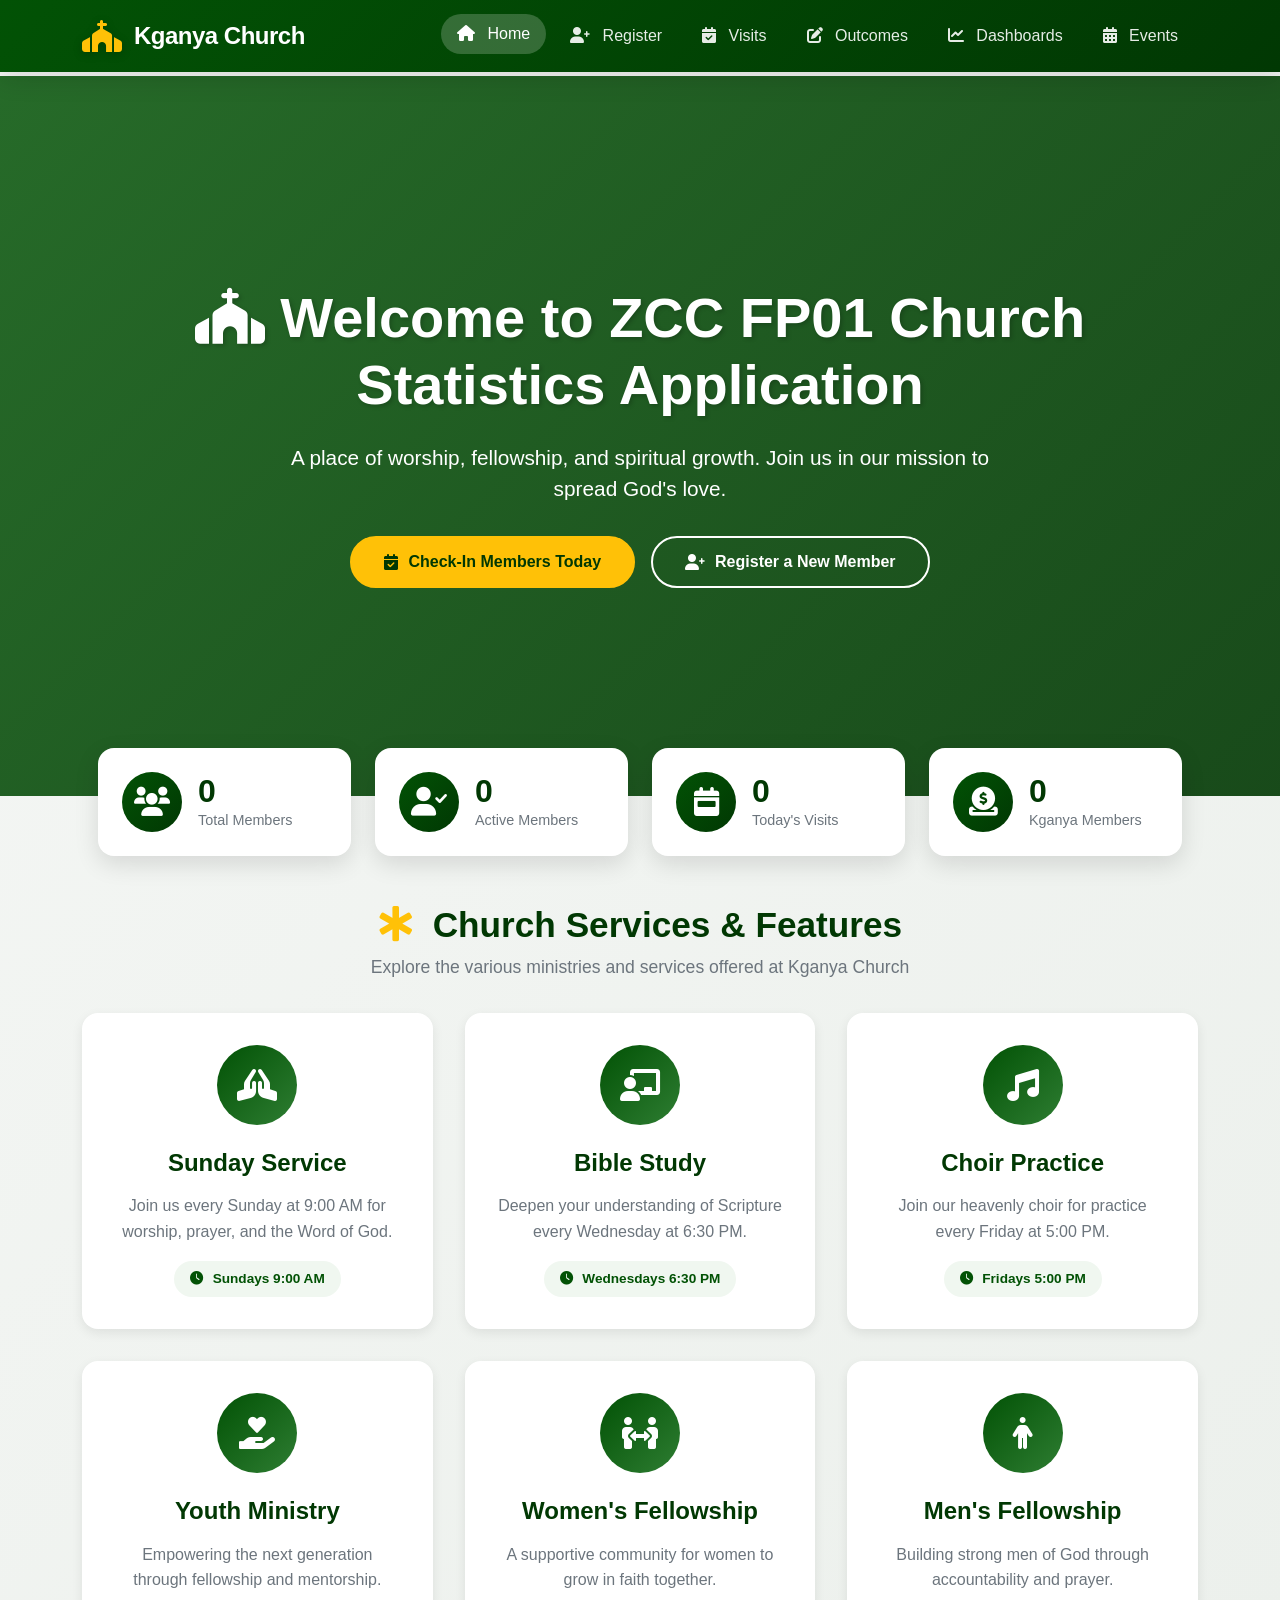
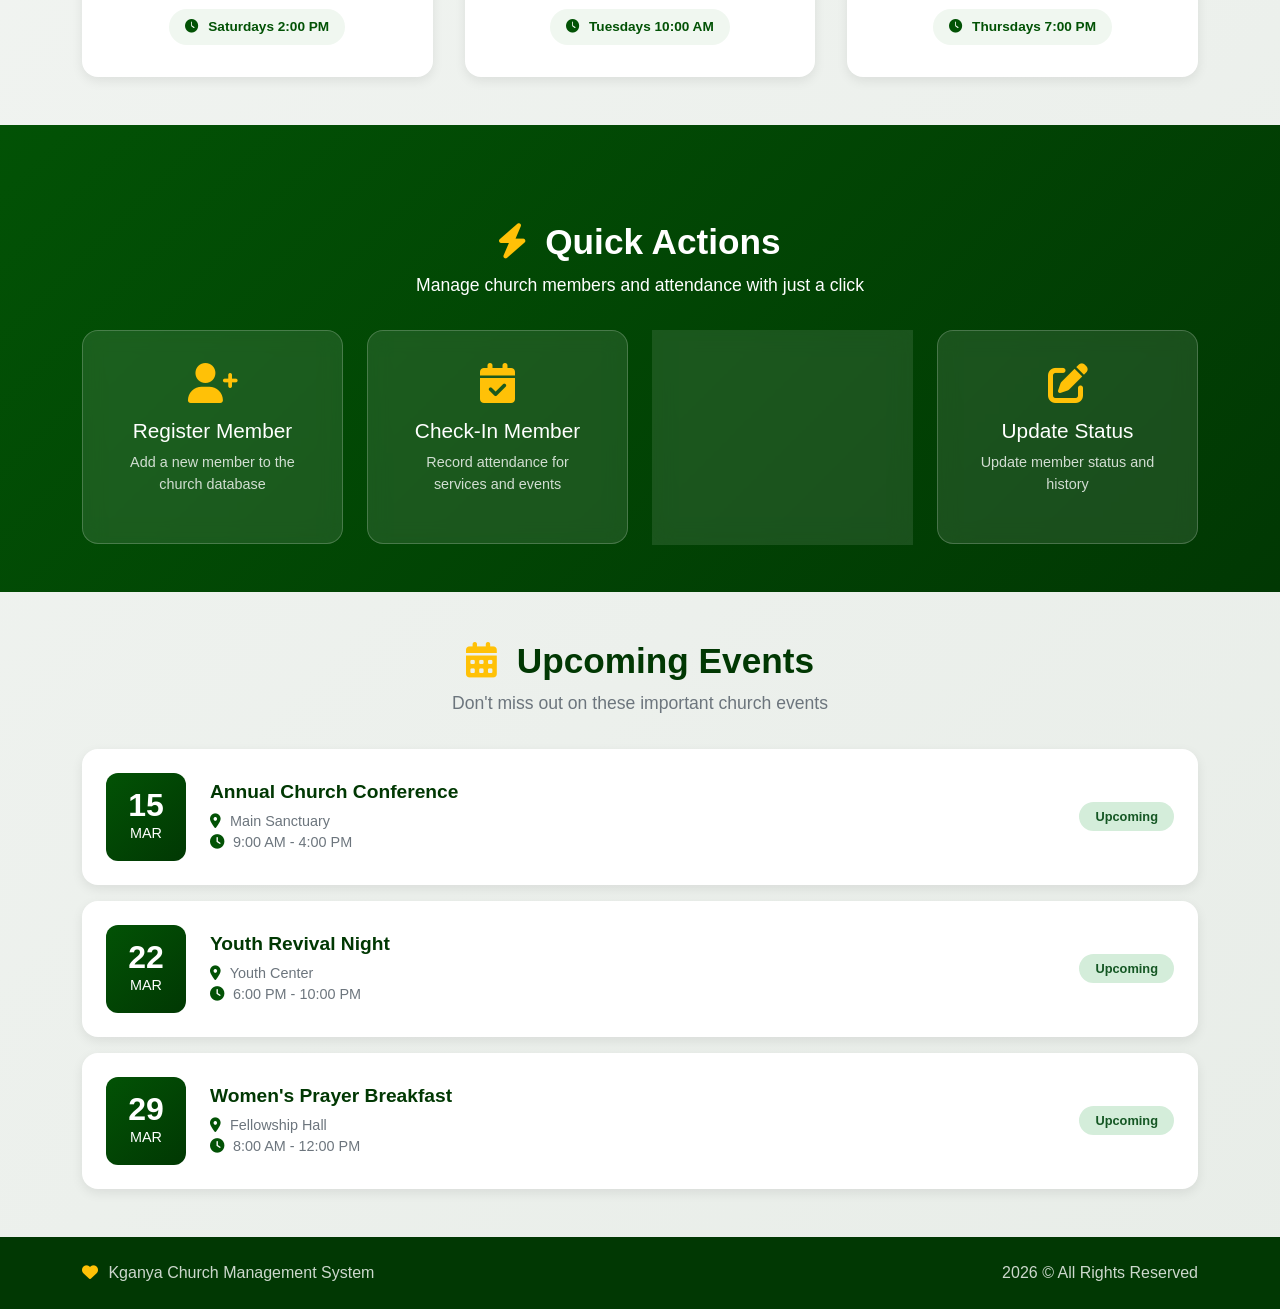
==== index.html @ a3de062b "Add files via upload" ====
<!DOCTYPE html>
<html lang="en">
<head>
    <meta charset="UTF-8">
    <meta name="viewport" content="width=device-width, initial-scale=1.0, user-scalable=yes">
    <title>Kganya Church | Home - Welcome to MyKganya Portal</title>
    
    <!-- Bootstrap 5 CSS -->
    <link href="https://cdn.jsdelivr.net/npm/bootstrap@5.3.0-alpha1/dist/css/bootstrap.min.css" rel="stylesheet">
    <!-- Font Awesome Icons -->
    <link rel="stylesheet" href="https://cdnjs.cloudflare.com/ajax/libs/font-awesome/6.0.0-beta3/css/all.min.css">
    <!-- AOS Animation Library -->
    <link href="https://unpkg.com/aos@2.3.1/dist/aos.css" rel="stylesheet">
    <!-- Custom CSS -->
    <link rel="stylesheet" href="css/home-page.css">
</head>
<body>

    <!-- Navigation Bar -->
    <nav class="navbar navbar-expand-lg fixed-top">
        <div class="container">
            <a class="navbar-brand" href="index.html">
                <div class="logo-wrapper">
                    <i class="fas fa-church"></i>
                    <span class="brand-text">Kganya Church</span>
                </div>
            </a>
            <button class="navbar-toggler" type="button" data-bs-toggle="collapse" data-bs-target="#navbarMain">
                <span class="navbar-toggler-icon"></span>
            </button>
            <div class="collapse navbar-collapse" id="navbarMain">
                <ul class="navbar-nav ms-auto mb-2 mb-lg-0">
                    <li class="nav-item"><a class="nav-link active" href="index.html"><i class="fas fa-home"></i> Home</a></li>
                    <li class="nav-item"><a class="nav-link" href="pages/register.html"><i class="fas fa-user-plus"></i> Register</a></li>
                    <li class="nav-item"><a class="nav-link" href="pages/visit.html"><i class="fas fa-calendar-check"></i> Visits</a></li>
                    <li class="nav-item"><a class="nav-link" href="pages/update.html"><i class="fas fa-edit"></i> Outcomes</a></li>
                    <li class="nav-item"><a class="nav-link" href="pages/dashboard.html"><i class="fas fa-chart-line"></i> Dashboards</a></li> 
                    <li class="nav-item"><a class="nav-link" href="pages/events.html"><i class="fas fa-calendar-alt"></i> Events</a></li>                      
                </ul>
            </div>
        </div>
    </nav>

    <!-- Hero Section with Background Image -->
    <div class="hero-section" id="homeHero">
        <div class="hero-overlay"></div>
        <div class="container hero-content">
            <div class="hero-text" data-aos="fade-up">
                <h1 class="animate-title">
                    <i class="fas fa-church"></i> Welcome to ZCC FP01 Church Statistics Application
                </h1>
                <p class="animate-subtitle">A place of worship, fellowship, and spiritual growth. Join us in our mission to spread God's love.</p>
                <div class="hero-buttons">
                    <a href="pages/visit.html" class="btn-hero-primary">
                        <i class="fas fa-calendar-check"></i> Check-In Members Today
                    </a>
                    <a href="pages/register.html" class="btn-hero-secondary">
                        <i class="fas fa-user-plus"></i> Register a New Member
                    </a>
                </div>
            </div>
        </div>
    </div>

    <!-- Statistics Section -->
    <div class="container">
        <div class="stats-section" data-aos="fade-up">
            <div class="stat-card-flashing" id="statTotal">
                <div class="stat-icon">
                    <i class="fas fa-users"></i>
                </div>
                <div class="stat-details">
                    <h3 class="stat-number" id="totalMembers">0</h3>
                    <p class="stat-label">Total Members</p>
                </div>
            </div>
            <div class="stat-card-flashing" id="statActive">
                <div class="stat-icon">
                    <i class="fas fa-user-check"></i>
                </div>
                <div class="stat-details">
                    <h3 class="stat-number" id="activeMembers">0</h3>
                    <p class="stat-label">Active Members</p>
                </div>
            </div>
            <div class="stat-card-flashing" id="statVisits">
                <div class="stat-icon">
                    <i class="fas fa-calendar-week"></i>
                </div>
                <div class="stat-details">
                    <h3 class="stat-number" id="todayVisits">0</h3>
                    <p class="stat-label">Today's Visits</p>
                </div>
            </div>
            <div class="stat-card-flashing" id="statKganya">
                <div class="stat-icon">
                    <i class="fas fa-donate"></i>
                </div>
                <div class="stat-details">
                    <h3 class="stat-number" id="kganyaMembers">0</h3>
                    <p class="stat-label">Kganya Members</p>
                </div>
            </div>
        </div>
    </div>

    <!-- Feature Cards Section -->
    <div class="container">
        <div class="section-header" data-aos="fade-up">
            <h2><i class="fas fa-star-of-life"></i> Church Services & Features</h2>
            <p>Explore the various ministries and services offered at Kganya Church</p>
        </div>
        
        <div class="features-grid">
            <div class="feature-card flashing-card" data-aos="fade-up" data-aos-delay="100">
                <div class="card-icon">
                    <i class="fas fa-praying-hands"></i>
                </div>
                <h3>Sunday Service</h3>
                <p>Join us every Sunday at 9:00 AM for worship, prayer, and the Word of God.</p>
                <div class="card-time">
                    <i class="fas fa-clock"></i> Sundays 9:00 AM
                </div>
            </div>

            <div class="feature-card flashing-card" data-aos="fade-up" data-aos-delay="200">
                <div class="card-icon">
                    <i class="fas fa-chalkboard-user"></i>
                </div>
                <h3>Bible Study</h3>
                <p>Deepen your understanding of Scripture every Wednesday at 6:30 PM.</p>
                <div class="card-time">
                    <i class="fas fa-clock"></i> Wednesdays 6:30 PM
                </div>
            </div>

            <div class="feature-card flashing-card" data-aos="fade-up" data-aos-delay="300">
                <div class="card-icon">
                    <i class="fas fa-music"></i>
                </div>
                <h3>Choir Practice</h3>
                <p>Join our heavenly choir for practice every Friday at 5:00 PM.</p>
                <div class="card-time">
                    <i class="fas fa-clock"></i> Fridays 5:00 PM
                </div>
            </div>

            <div class="feature-card flashing-card" data-aos="fade-up" data-aos-delay="400">
                <div class="card-icon">
                    <i class="fas fa-hand-holding-heart"></i>
                </div>
                <h3>Youth Ministry</h3>
                <p>Empowering the next generation through fellowship and mentorship.</p>
                <div class="card-time">
                    <i class="fas fa-clock"></i> Saturdays 2:00 PM
                </div>
            </div>

            <div class="feature-card flashing-card" data-aos="fade-up" data-aos-delay="500">
                <div class="card-icon">
                    <i class="fas fa-people-arrows"></i>
                </div>
                <h3>Women's Fellowship</h3>
                <p>A supportive community for women to grow in faith together.</p>
                <div class="card-time">
                    <i class="fas fa-clock"></i> Tuesdays 10:00 AM
                </div>
            </div>

            <div class="feature-card flashing-card" data-aos="fade-up" data-aos-delay="600">
                <div class="card-icon">
                    <i class="fas fa-male"></i>
                </div>
                <h3>Men's Fellowship</h3>
                <p>Building strong men of God through accountability and prayer.</p>
                <div class="card-time">
                    <i class="fas fa-clock"></i> Thursdays 7:00 PM
                </div>
            </div>
        </div>
    </div>

    <!-- Quick Actions Section -->
    <div class="quick-actions">
        <div class="container">
            <div class="section-header" data-aos="fade-up">
                <h2><i class="fas fa-bolt"></i> Quick Actions</h2>
                <p>Manage church members and attendance with just a click</p>
            </div>
            <div class="actions-grid">
                <a href="pages/register.html" class="action-card" data-aos="zoom-in" data-aos-delay="100">
                    <i class="fas fa-user-plus"></i>
                    <h4>Register Member</h4>
                    <p>Add a new member to the church database</p>
                </a>
                <a href="pages/visit.html" class="action-card" data-aos="zoom-in" data-aos-delay="200">
                    <i class="fas fa-calendar-check"></i>
                    <h4>Check-In Member</h4>
                    <p>Record attendance for services and events</p>
                </a>
                <a href="pages/search.html" class="action-card" data-aos="zoom-in" data-aos-delay="300">
                    <i class="fas fa-search"></i>
                    <h4>Search Members</h4>
                    <p>Find and manage member information</p>
                </a>
                <a href="pages/update.html" class="action-card" data-aos="zoom-in" data-aos-delay="400">
                    <i class="fas fa-edit"></i>
                    <h4>Update Status</h4>
                    <p>Update member status and history</p>
                </a>
            </div>
        </div>
    </div>

    <!-- Upcoming Events Section -->
    <div class="container">
        <div class="section-header" data-aos="fade-up">
            <h2><i class="fas fa-calendar-alt"></i> Upcoming Events</h2>
            <p>Don't miss out on these important church events</p>
        </div>
        <div class="events-grid">
            <div class="event-card" data-aos="fade-right">
                <div class="event-date">
                    <span class="event-day">15</span>
                    <span class="event-month">MAR</span>
                </div>
                <div class="event-details">
                    <h4>Annual Church Conference</h4>
                    <p><i class="fas fa-map-marker-alt"></i> Main Sanctuary</p>
                    <p><i class="fas fa-clock"></i> 9:00 AM - 4:00 PM</p>
                </div>
                <div class="event-status">Upcoming</div>
            </div>
            <div class="event-card" data-aos="fade-left">
                <div class="event-date">
                    <span class="event-day">22</span>
                    <span class="event-month">MAR</span>
                </div>
                <div class="event-details">
                    <h4>Youth Revival Night</h4>
                    <p><i class="fas fa-map-marker-alt"></i> Youth Center</p>
                    <p><i class="fas fa-clock"></i> 6:00 PM - 10:00 PM</p>
                </div>
                <div class="event-status">Upcoming</div>
            </div>
            <div class="event-card" data-aos="fade-right">
                <div class="event-date">
                    <span class="event-day">29</span>
                    <span class="event-month">MAR</span>
                </div>
                <div class="event-details">
                    <h4>Women's Prayer Breakfast</h4>
                    <p><i class="fas fa-map-marker-alt"></i> Fellowship Hall</p>
                    <p><i class="fas fa-clock"></i> 8:00 AM - 12:00 PM</p>
                </div>
                <div class="event-status">Upcoming</div>
            </div>
        </div>
    </div>

    <!-- Footer -->
    <footer>
        <div class="container">
            <div class="footer-content">
                <div class="footer-section">
                    <i class="fas fa-heart"></i> Kganya Church Management System
                </div>
                <div class="footer-section">
                    <span id="currentYear"></span> &copy; All Rights Reserved
                </div>
            </div>
        </div>
    </footer>

    <!-- Scripts -->
    <script src="https://cdn.jsdelivr.net/npm/bootstrap@5.3.0-alpha1/dist/js/bootstrap.bundle.min.js"></script>
    <script src="https://unpkg.com/aos@2.3.1/dist/aos.js"></script>
    <script src="../js/api-client.js"></script>
    <script src="js/home-page.js"></script>
</body>
</html>
---- css/home-page.css ----
/* ========== HOME PAGE STYLES ========== */
:root {
    --primary-green: #025205;
    --primary-dark: #013803;
    --primary-light: #2e7d32;
    --accent-gold: #ffc107;
    --accent-gold-light: #ffd966;
    --text-dark: #1a2e1a;
    --text-gray: #6c757d;
    --bg-light: #f8f9fa;
    --bg-white: #ffffff;
    --shadow-sm: 0 4px 12px rgba(0, 0, 0, 0.08);
    --shadow-md: 0 8px 24px rgba(0, 0, 0, 0.12);
    --shadow-lg: 0 16px 32px rgba(0, 0, 0, 0.16);
    --border-radius: 16px;
    --transition: all 0.3s ease;
}

* {
    margin: 0;
    padding: 0;
    box-sizing: border-box;
}

body {
    font-family: 'Inter', 'Segoe UI', sans-serif;
    background: linear-gradient(135deg, #f5f7f5 0%, #e8ede8 100%);
    color: var(--text-dark);
    padding-top: 76px;
}

/* ========== NAVBAR STYLES ========== */
.navbar {
    background: linear-gradient(135deg, var(--primary-green), var(--primary-dark));
    box-shadow: var(--shadow-md);
    padding: 0.8rem 0;
}

.navbar-brand {
    display: flex;
    align-items: center;
}

.logo-wrapper {
    display: flex;
    align-items: center;
    gap: 12px;
}

.logo-wrapper i {
    font-size: 2rem;
    color: var(--accent-gold);
    filter: drop-shadow(0 2px 4px rgba(0,0,0,0.2));
}

.brand-text {
    font-size: 1.5rem;
    font-weight: 700;
    color: white;
    letter-spacing: -0.5px;
}

.nav-link {
    color: rgba(255, 255, 255, 0.9) !important;
    font-weight: 500;
    padding: 0.5rem 1rem !important;
    border-radius: 30px;
    transition: var(--transition);
    margin: 0 4px;
}

.nav-link i {
    margin-right: 8px;
}

.nav-link:hover, .nav-link.active {
    background: rgba(255, 255, 255, 0.2);
    color: white !important;
    transform: translateY(-2px);
}

/* ========== HERO SECTION WITH BACKGROUND ========== */
.hero-section {
    position: relative;
    min-height: 80vh;
    background-image: url('https://images.unsplash.com/photo-1438032005730-c779502df39b?q=80&w=2070&auto=format');
    background-size: cover;
    background-position: center;
    background-attachment: fixed;
    display: flex;
    align-items: center;
    justify-content: center;
    overflow: hidden;
}

.hero-overlay {
    position: absolute;
    top: 0;
    left: 0;
    right: 0;
    bottom: 0;
    background: linear-gradient(135deg, rgba(2, 82, 5, 0.85), rgba(1, 56, 3, 0.9));
    z-index: 1;
}

.hero-content {
    position: relative;
    z-index: 2;
    text-align: center;
    color: white;
    padding: 4rem 0;
}

.hero-text h1 {
    font-size: 3.5rem;
    font-weight: 800;
    margin-bottom: 1.5rem;
    text-shadow: 2px 2px 4px rgba(0,0,0,0.2);
}

.hero-text p {
    font-size: 1.3rem;
    max-width: 700px;
    margin: 0 auto 2rem auto;
    opacity: 0.95;
}

.hero-buttons {
    display: flex;
    gap: 1rem;
    justify-content: center;
    flex-wrap: wrap;
}

.btn-hero-primary, .btn-hero-secondary {
    padding: 12px 32px;
    border-radius: 50px;
    font-weight: 600;
    text-decoration: none;
    transition: var(--transition);
    display: inline-flex;
    align-items: center;
    gap: 10px;
}

.btn-hero-primary {
    background: var(--accent-gold);
    color: var(--primary-dark);
    border: 2px solid var(--accent-gold);
}

.btn-hero-primary:hover {
    background: transparent;
    color: var(--accent-gold);
    transform: translateY(-3px);
    box-shadow: 0 10px 25px rgba(0,0,0,0.2);
}

.btn-hero-secondary {
    background: transparent;
    color: white;
    border: 2px solid white;
}

.btn-hero-secondary:hover {
    background: white;
    color: var(--primary-green);
    transform: translateY(-3px);
    box-shadow: 0 10px 25px rgba(0,0,0,0.2);
}

/* ========== STATISTICS SECTION ========== */
.stats-section {
    display: grid;
    grid-template-columns: repeat(auto-fit, minmax(240px, 1fr));
    gap: 1.5rem;
    margin: -3rem auto 2rem auto;
    position: relative;
    z-index: 3;
    padding: 0 1rem;
}

.stat-card-flashing {
    background: var(--bg-white);
    border-radius: var(--border-radius);
    padding: 1.5rem;
    display: flex;
    align-items: center;
    gap: 1rem;
    box-shadow: var(--shadow-md);
    transition: var(--transition);
    animation: flashBorder 2s ease-in-out infinite;
}

@keyframes flashBorder {
    0%, 100% {
        box-shadow: 0 4px 12px rgba(2, 82, 5, 0.1);
        border-left: 4px solid var(--primary-green);
    }
    50% {
        box-shadow: 0 8px 24px rgba(2, 82, 5, 0.3);
        border-left: 4px solid var(--accent-gold);
    }
}

.stat-card-flashing:hover {
    transform: translateY(-5px);
    box-shadow: var(--shadow-lg);
}

.stat-icon {
    width: 60px;
    height: 60px;
    background: linear-gradient(135deg, var(--primary-green), var(--primary-dark));
    border-radius: 50%;
    display: flex;
    align-items: center;
    justify-content: center;
    color: white;
    font-size: 1.8rem;
}

.stat-details {
    flex: 1;
}

.stat-number {
    font-size: 2rem;
    font-weight: 700;
    color: var(--primary-dark);
    margin: 0;
    line-height: 1.2;
}

.stat-label {
    color: var(--text-gray);
    margin: 0;
    font-size: 0.9rem;
}

/* ========== SECTION HEADER ========== */
.section-header {
    text-align: center;
    margin: 3rem 0 2rem 0;
}

.section-header h2 {
    font-size: 2.2rem;
    font-weight: 700;
    color: var(--primary-dark);
    margin-bottom: 0.5rem;
}

.section-header h2 i {
    color: var(--accent-gold);
    margin-right: 10px;
}

.section-header p {
    color: var(--text-gray);
    font-size: 1.1rem;
}

/* ========== FEATURE CARDS ========== */
.features-grid {
    display: grid;
    grid-template-columns: repeat(auto-fit, minmax(320px, 1fr));
    gap: 2rem;
    margin-bottom: 3rem;
}

.feature-card {
    background: var(--bg-white);
    border-radius: var(--border-radius);
    padding: 2rem;
    text-align: center;
    transition: var(--transition);
    box-shadow: var(--shadow-sm);
    position: relative;
    overflow: hidden;
}

.flashing-card {
    animation: glowPulse 2s ease-in-out infinite;
}

@keyframes glowPulse {
    0%, 100% {
        box-shadow: 0 4px 12px rgba(2, 82, 5, 0.1);
        transform: scale(1);
    }
    50% {
        box-shadow: 0 8px 28px rgba(2, 82, 5, 0.25);
        transform: scale(1.02);
    }
}

.feature-card:hover {
    transform: translateY(-8px);
    box-shadow: var(--shadow-lg);
}

.card-icon {
    width: 80px;
    height: 80px;
    background: linear-gradient(135deg, var(--primary-green), var(--primary-light));
    border-radius: 50%;
    display: flex;
    align-items: center;
    justify-content: center;
    margin: 0 auto 1.5rem auto;
    color: white;
    font-size: 2rem;
}

.feature-card h3 {
    font-size: 1.5rem;
    font-weight: 600;
    margin-bottom: 1rem;
    color: var(--primary-dark);
}

.feature-card p {
    color: var(--text-gray);
    line-height: 1.6;
    margin-bottom: 1rem;
}

.card-time {
    background: #f0f7f0;
    padding: 0.5rem 1rem;
    border-radius: 30px;
    display: inline-block;
    font-size: 0.85rem;
    color: var(--primary-green);
    font-weight: 600;
}

.card-time i {
    margin-right: 5px;
}

/* ========== QUICK ACTIONS SECTION ========== */
.quick-actions {
    background: linear-gradient(135deg, var(--primary-green), var(--primary-dark));
    padding: 3rem 0;
    margin: 3rem 0;
}

.quick-actions .section-header h2,
.quick-actions .section-header p {
    color: white;
}

.actions-grid {
    display: grid;
    grid-template-columns: repeat(auto-fit, minmax(240px, 1fr));
    gap: 1.5rem;
    margin-top: 2rem;
}

.action-card {
    background: rgba(255, 255, 255, 0.1);
    backdrop-filter: blur(10px);
    border-radius: var(--border-radius);
    padding: 2rem;
    text-align: center;
    text-decoration: none;
    transition: var(--transition);
    border: 1px solid rgba(255, 255, 255, 0.2);
}

.action-card:hover {
    background: rgba(255, 255, 255, 0.2);
    transform: translateY(-5px);
}

.action-card i {
    font-size: 2.5rem;
    color: var(--accent-gold);
    margin-bottom: 1rem;
}

.action-card h4 {
    color: white;
    font-size: 1.3rem;
    margin-bottom: 0.5rem;
}

.action-card p {
    color: rgba(255, 255, 255, 0.8);
    font-size: 0.9rem;
}

/* ========== EVENTS SECTION ========== */
.events-grid {
    display: flex;
    flex-direction: column;
    gap: 1rem;
    margin-bottom: 3rem;
}

.event-card {
    background: var(--bg-white);
    border-radius: var(--border-radius);
    padding: 1.5rem;
    display: flex;
    align-items: center;
    gap: 1.5rem;
    transition: var(--transition);
    box-shadow: var(--shadow-sm);
    flex-wrap: wrap;
}

.event-card:hover {
    transform: translateX(10px);
    box-shadow: var(--shadow-md);
}

.event-date {
    text-align: center;
    background: linear-gradient(135deg, var(--primary-green), var(--primary-dark));
    padding: 1rem;
    border-radius: 12px;
    min-width: 80px;
    color: white;
}

.event-day {
    font-size: 2rem;
    font-weight: 700;
    display: block;
    line-height: 1;
}

.event-month {
    font-size: 0.9rem;
    text-transform: uppercase;
}

.event-details {
    flex: 1;
}

.event-details h4 {
    font-size: 1.2rem;
    font-weight: 600;
    margin-bottom: 0.5rem;
    color: var(--primary-dark);
}

.event-details p {
    color: var(--text-gray);
    margin: 0;
    font-size: 0.9rem;
}

.event-details p i {
    margin-right: 5px;
    color: var(--primary-green);
}

.event-status {
    background: #d4edda;
    color: #155724;
    padding: 0.3rem 1rem;
    border-radius: 20px;
    font-size: 0.8rem;
    font-weight: 600;
}

/* ========== FOOTER ========== */
footer {
    background: var(--primary-dark);
    color: rgba(255, 255, 255, 0.8);
    padding: 1.5rem 0;
    margin-top: 2rem;
}

.footer-content {
    text-align: center;
    display: flex;
    justify-content: space-between;
    align-items: center;
    flex-wrap: wrap;
    gap: 1rem;
}

.footer-section i {
    color: var(--accent-gold);
    margin-right: 6px;
}

/* ========== ANIMATIONS ========== */
@keyframes fadeInUp {
    from {
        opacity: 0;
        transform: translateY(30px);
    }
    to {
        opacity: 1;
        transform: translateY(0);
    }
}

.animate-title {
    animation: fadeInUp 0.8s ease-out;
}

.animate-subtitle {
    animation: fadeInUp 0.8s ease-out 0.2s both;
}

/* ========== RESPONSIVE DESIGN ========== */
@media (max-width: 768px) {
    body {
        padding-top: 60px;
    }
    
    .hero-text h1 {
        font-size: 2rem;
    }
    
    .hero-text p {
        font-size: 1rem;
    }
    
    .stats-section {
        margin-top: -2rem;
        grid-template-columns: 1fr;
    }
    
    .section-header h2 {
        font-size: 1.5rem;
    }
    
    .features-grid {
        grid-template-columns: 1fr;
        padding: 0 1rem;
    }
    
    .actions-grid {
        grid-template-columns: 1fr;
        padding: 0 1rem;
    }
    
    .event-card {
        flex-direction: column;
        text-align: center;
    }
    
    .footer-content {
        flex-direction: column;
        text-align: center;
    }
}

@media (max-width: 576px) {
    .hero-buttons {
        flex-direction: column;
        align-items: center;
    }
    
    .btn-hero-primary, .btn-hero-secondary {
        width: 100%;
        justify-content: center;
    }
}
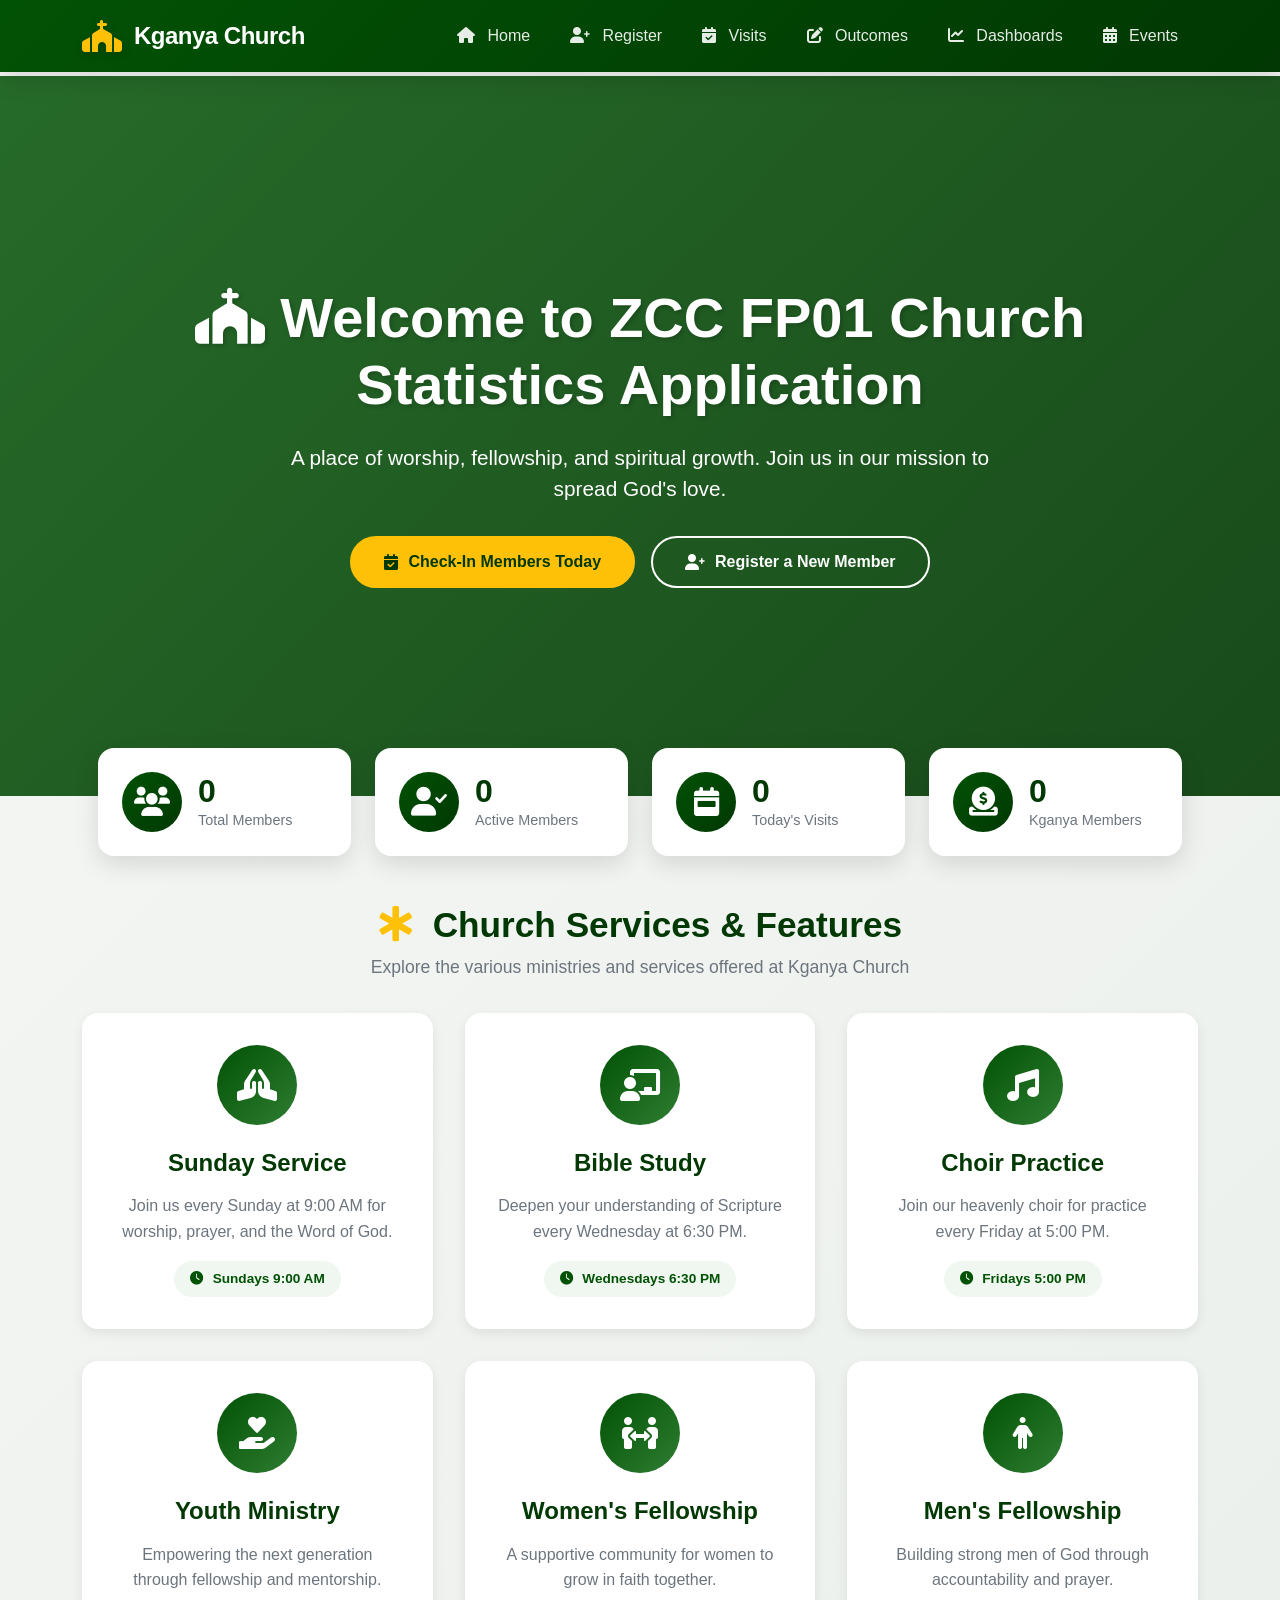
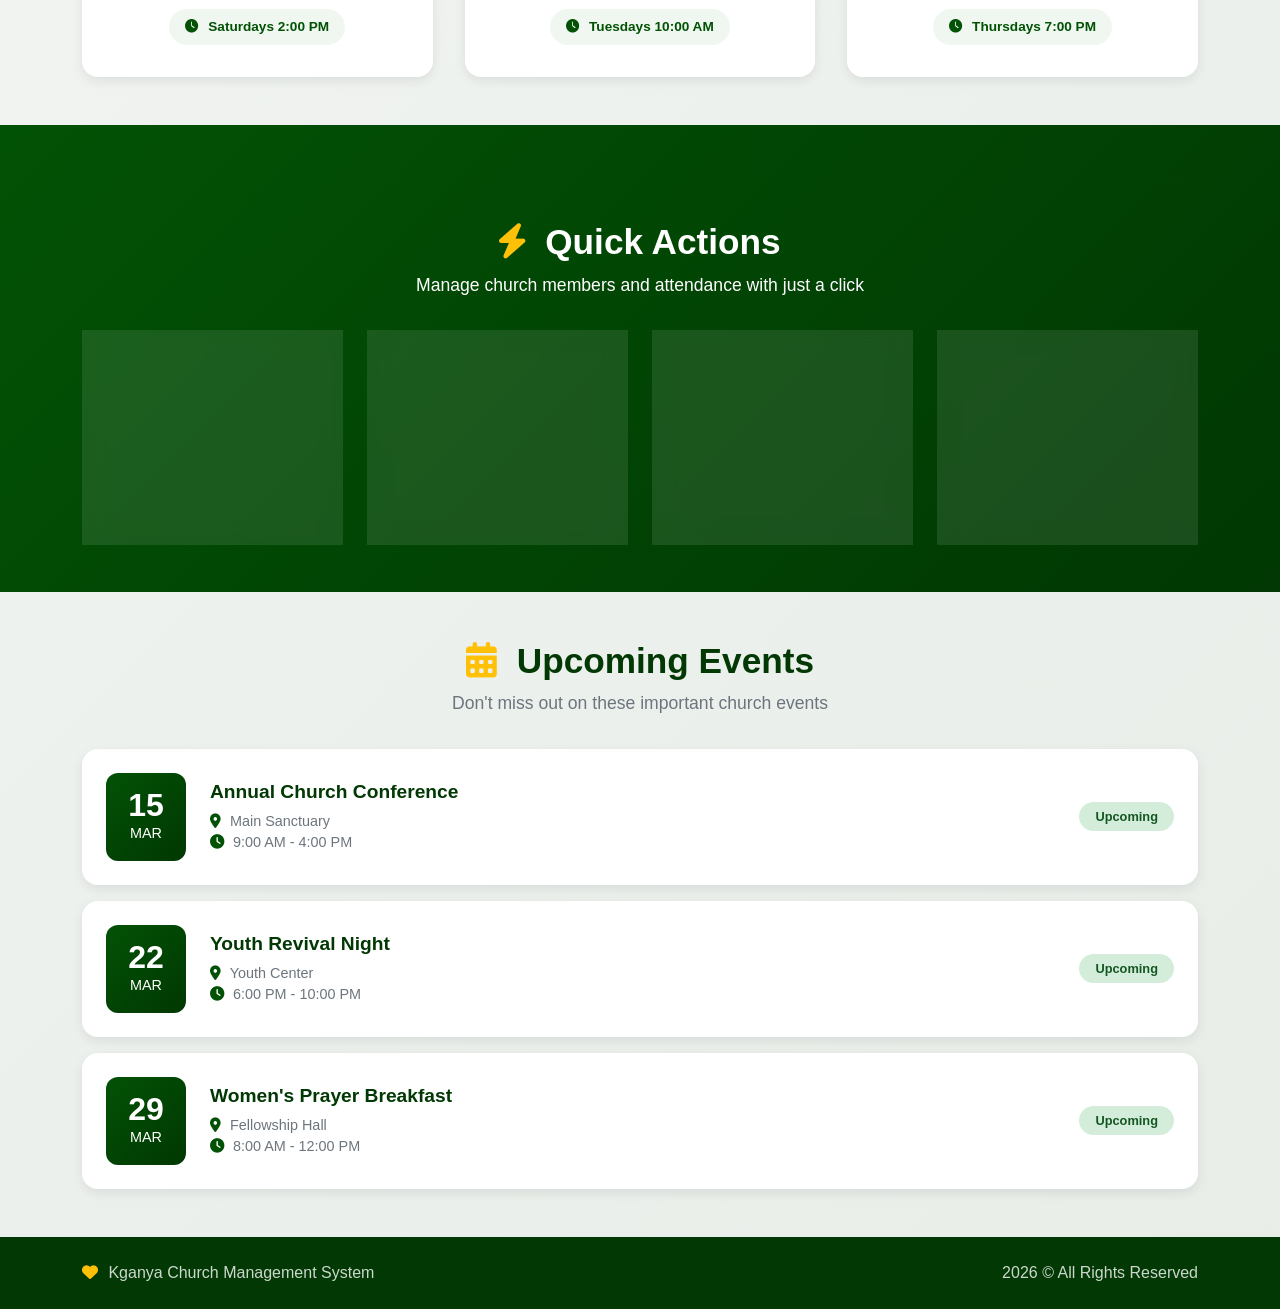
==== commit 0a45a04d: "Add files via upload" ====
--- a/index.html
+++ b/index.html
@@ -30,12 +30,12 @@
             </button>
             <div class="collapse navbar-collapse" id="navbarMain">
                 <ul class="navbar-nav ms-auto mb-2 mb-lg-0">
-                    <li class="nav-item"><a class="nav-link active" href="index.html"><i class="fas fa-home"></i> Home</a></li>
-                    <li class="nav-item"><a class="nav-link" href="pages/register.html"><i class="fas fa-user-plus"></i> Register</a></li>
-                    <li class="nav-item"><a class="nav-link" href="pages/visit.html"><i class="fas fa-calendar-check"></i> Visits</a></li>
-                    <li class="nav-item"><a class="nav-link" href="pages/update.html"><i class="fas fa-edit"></i> Outcomes</a></li>
-                    <li class="nav-item"><a class="nav-link" href="pages/dashboard.html"><i class="fas fa-chart-line"></i> Dashboards</a></li> 
-                    <li class="nav-item"><a class="nav-link" href="pages/events.html"><i class="fas fa-calendar-alt"></i> Events</a></li>                      
+                    <li class="nav-item"><a class="nav-link" href="/index.html"><i class="fas fa-home"></i> Home</a></li>
+                    <li class="nav-item"><a class="nav-link" href="/pages/register.html"><i class="fas fa-user-plus"></i> Register</a></li>
+                    <li class="nav-item"><a class="nav-link" href="/pages/visit.html"><i class="fas fa-calendar-check"></i> Visits</a></li>
+                    <li class="nav-item"><a class="nav-link" href="/pages/update.html"><i class="fas fa-edit"></i> Outcomes</a></li>
+                    <li class="nav-item"><a class="nav-link" href="/pages/dashboard.html"><i class="fas fa-chart-line"></i> Dashboards</a></li>
+                    <li class="nav-item"><a class="nav-link" href="/pages/events.html"><i class="fas fa-calendar-alt"></i> Events</a></li>                  
                 </ul>
             </div>
         </div>
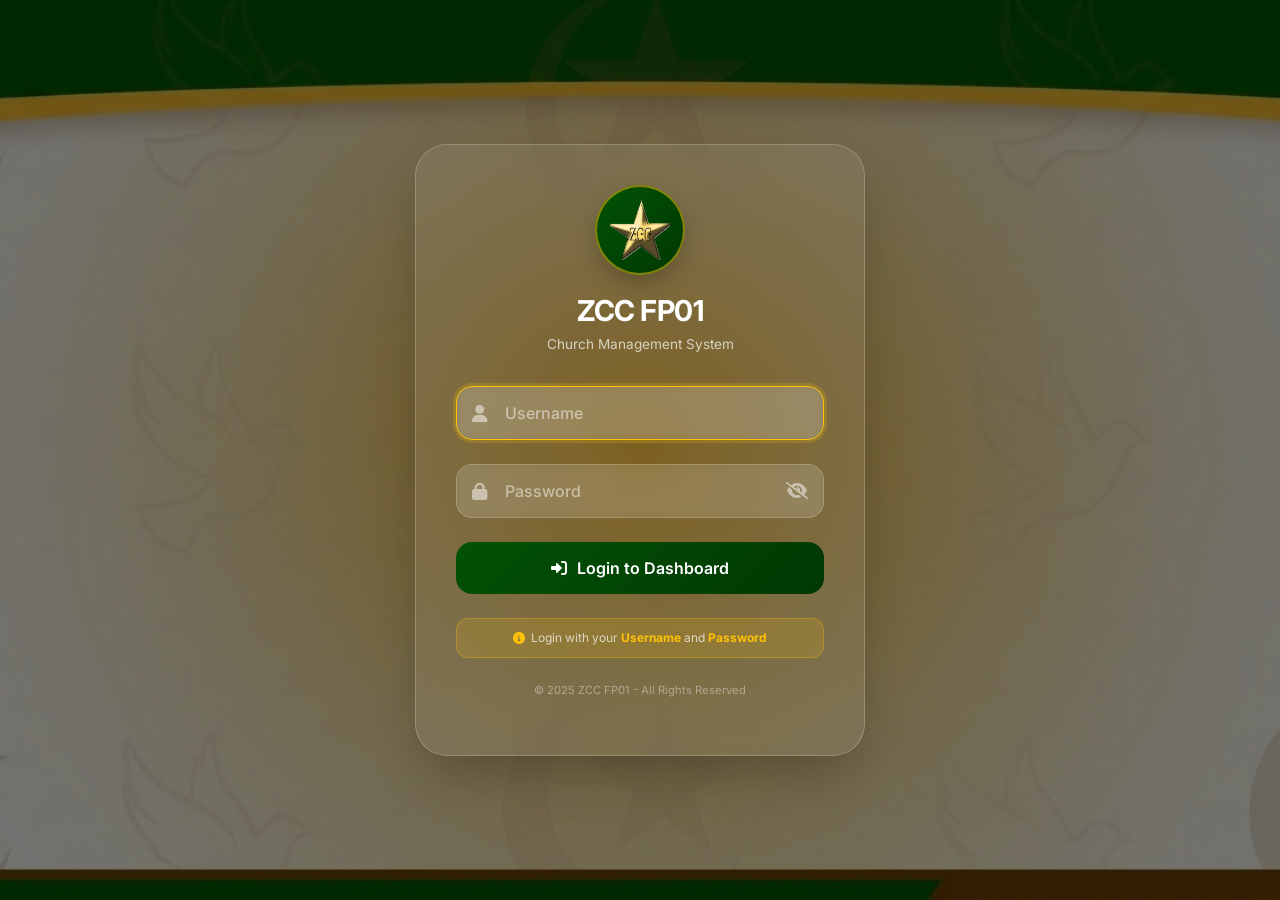
==== commit ec44fc0a: "Add files via upload" ====
--- a/index.html
+++ b/index.html
@@ -1,9 +1,11 @@
+
+
 <!DOCTYPE html>
 <html lang="en">
 <head>
     <meta charset="UTF-8">
     <meta name="viewport" content="width=device-width, initial-scale=1.0, user-scalable=yes">
-    <title>Kganya Church | Home - Welcome to MyKganya Portal</title>
+    <title>Luhlokohla ZCC | Home - Welcome to MyKganya Portal</title>
     
     <!-- Bootstrap 5 CSS -->
     <link href="https://cdn.jsdelivr.net/npm/bootstrap@5.3.0-alpha1/dist/css/bootstrap.min.css" rel="stylesheet">
@@ -15,14 +17,52 @@
     <link rel="stylesheet" href="css/home-page.css">
 </head>
 <body>
-
+<script>
+    // ========== AUTHENTICATION CHECK ==========
+    // Check if user is logged in before showing page content
+    
+    function checkAuthAndRedirect() {
+        const isLoggedIn = localStorage.getItem('zcc_auth');
+        
+        if (isLoggedIn !== 'true') {
+            // Redirect to login page
+            window.location.href = 'login.html';
+            return false;
+        }
+        
+        // Optional: Check session expiry (8 hours)
+        const loginTime = localStorage.getItem('zcc_login_time');
+        if (loginTime) {
+            const loginDate = new Date(loginTime);
+            const now = new Date();
+            const hoursDiff = (now - loginDate) / (1000 * 60 * 60);
+            
+            if (hoursDiff > 8) {
+                // Session expired
+                localStorage.removeItem('zcc_auth');
+                localStorage.removeItem('zcc_user');
+                localStorage.removeItem('zcc_login_time');
+                window.location.href = 'login.html';
+                return false;
+            }
+        }
+        
+        return true;
+    }
+    
+    // Run auth check immediately
+    if (!checkAuthAndRedirect()) {
+        // Stop further script execution
+        throw new Error('Authentication required');
+    }
+</script>
     <!-- Navigation Bar -->
     <nav class="navbar navbar-expand-lg fixed-top">
         <div class="container">
             <a class="navbar-brand" href="index.html">
                 <div class="logo-wrapper">
                     <i class="fas fa-church"></i>
-                    <span class="brand-text">Kganya Church</span>
+                    <span class="brand-text">Luhlokohla ZCC</span>
                 </div>
             </a>
             <button class="navbar-toggler" type="button" data-bs-toggle="collapse" data-bs-target="#navbarMain">
@@ -35,7 +75,8 @@
                     <li class="nav-item"><a class="nav-link" href="/pages/visit.html"><i class="fas fa-calendar-check"></i> Visits</a></li>
                     <li class="nav-item"><a class="nav-link" href="/pages/update.html"><i class="fas fa-edit"></i> Outcomes</a></li>
                     <li class="nav-item"><a class="nav-link" href="/pages/dashboard.html"><i class="fas fa-chart-line"></i> Dashboards</a></li>
-                    <li class="nav-item"><a class="nav-link" href="/pages/events.html"><i class="fas fa-calendar-alt"></i> Events</a></li>                  
+                    <li class="nav-item"><a class="nav-link" href="/pages/events.html"><i class="fas fa-calendar-alt"></i> Events</a></li>  
+                    <li class="nav-item"><a class="nav-link" href="#" id="logoutBtn"><i class="fas fa-sign-out-alt"></i> Logout</a></li>                
                 </ul>
             </div>
         </div>
@@ -277,5 +318,18 @@
     <script src="https://unpkg.com/aos@2.3.1/dist/aos.js"></script>
     <script src="../js/api-client.js"></script>
     <script src="js/home-page.js"></script>
+    <script>
+    // Logout functionality
+    const logoutBtn = document.getElementById('logoutBtn');
+    if (logoutBtn) {
+        logoutBtn.addEventListener('click', function(e) {
+            e.preventDefault();
+            localStorage.removeItem('zcc_auth');
+            localStorage.removeItem('zcc_user');
+            localStorage.removeItem('zcc_login_time');
+            window.location.href = '../login.html';
+        });
+    }
+</script>
 </body>
 </html>
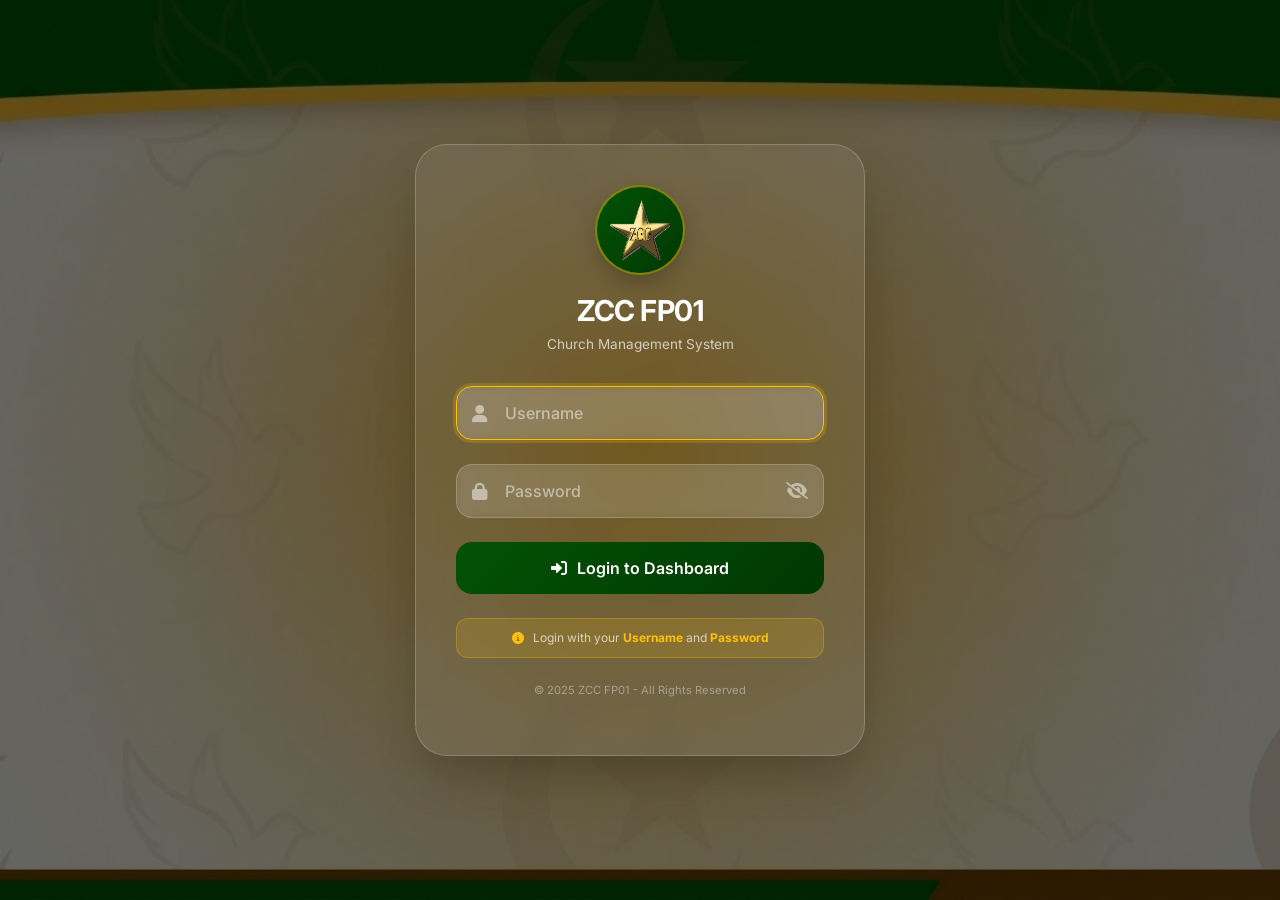
==== commit 86cee204: "Add files via upload" ====
--- a/index.html
+++ b/index.html
@@ -1,335 +1,73 @@
-
-
 <!DOCTYPE html>
 <html lang="en">
 <head>
     <meta charset="UTF-8">
     <meta name="viewport" content="width=device-width, initial-scale=1.0, user-scalable=yes">
-    <title>Luhlokohla ZCC | Home - Welcome to MyKganya Portal</title>
+    <title>ZCC FP01 Church | Admin Login</title>
     
     <!-- Bootstrap 5 CSS -->
     <link href="https://cdn.jsdelivr.net/npm/bootstrap@5.3.0-alpha1/dist/css/bootstrap.min.css" rel="stylesheet">
     <!-- Font Awesome Icons -->
     <link rel="stylesheet" href="https://cdnjs.cloudflare.com/ajax/libs/font-awesome/6.0.0-beta3/css/all.min.css">
-    <!-- AOS Animation Library -->
-    <link href="https://unpkg.com/aos@2.3.1/dist/aos.css" rel="stylesheet">
-    <!-- Custom CSS -->
-    <link rel="stylesheet" href="css/home-page.css">
+    <!-- Google Fonts -->
+    <link href="https://fonts.googleapis.com/css2?family=Inter:opsz,wght@14..32,300;14..32,400;14..32,500;14..32,600;14..32,700;14..32,800&display=swap" rel="stylesheet">
+    <!-- Login Page CSS -->
+    <link rel="stylesheet" href="css/login-page.css">
 </head>
 <body>
-<script>
-    // ========== AUTHENTICATION CHECK ==========
-    // Check if user is logged in before showing page content
-    
-    function checkAuthAndRedirect() {
-        const isLoggedIn = localStorage.getItem('zcc_auth');
-        
-        if (isLoggedIn !== 'true') {
-            // Redirect to login page
-            window.location.href = 'login.html';
-            return false;
-        }
-        
-        // Optional: Check session expiry (8 hours)
-        const loginTime = localStorage.getItem('zcc_login_time');
-        if (loginTime) {
-            const loginDate = new Date(loginTime);
-            const now = new Date();
-            const hoursDiff = (now - loginDate) / (1000 * 60 * 60);
-            
-            if (hoursDiff > 8) {
-                // Session expired
-                localStorage.removeItem('zcc_auth');
-                localStorage.removeItem('zcc_user');
-                localStorage.removeItem('zcc_login_time');
-                window.location.href = 'login.html';
-                return false;
-            }
-        }
-        
-        return true;
-    }
-    
-    // Run auth check immediately
-    if (!checkAuthAndRedirect()) {
-        // Stop further script execution
-        throw new Error('Authentication required');
-    }
-</script>
-    <!-- Navigation Bar -->
-    <nav class="navbar navbar-expand-lg fixed-top">
-        <div class="container">
-            <a class="navbar-brand" href="index.html">
-                <div class="logo-wrapper">
-                    <i class="fas fa-church"></i>
-                    <span class="brand-text">Luhlokohla ZCC</span>
+
+    <div class="login-container">
+        <div class="glass-card">
+            <!-- Logo Section -->
+            <div class="logo-section">
+                <div class="church-icon">
+                    <img src="images/emblem.png" alt="Church Emblem" class="church-emblem">
                 </div>
-            </a>
-            <button class="navbar-toggler" type="button" data-bs-toggle="collapse" data-bs-target="#navbarMain">
-                <span class="navbar-toggler-icon"></span>
-            </button>
-            <div class="collapse navbar-collapse" id="navbarMain">
-                <ul class="navbar-nav ms-auto mb-2 mb-lg-0">
-                    <li class="nav-item"><a class="nav-link" href="/index.html"><i class="fas fa-home"></i> Home</a></li>
-                    <li class="nav-item"><a class="nav-link" href="/pages/register.html"><i class="fas fa-user-plus"></i> Register</a></li>
-                    <li class="nav-item"><a class="nav-link" href="/pages/visit.html"><i class="fas fa-calendar-check"></i> Visits</a></li>
-                    <li class="nav-item"><a class="nav-link" href="/pages/update.html"><i class="fas fa-edit"></i> Outcomes</a></li>
-                    <li class="nav-item"><a class="nav-link" href="/pages/dashboard.html"><i class="fas fa-chart-line"></i> Dashboards</a></li>
-                    <li class="nav-item"><a class="nav-link" href="/pages/events.html"><i class="fas fa-calendar-alt"></i> Events</a></li>  
-                    <li class="nav-item"><a class="nav-link" href="#" id="logoutBtn"><i class="fas fa-sign-out-alt"></i> Logout</a></li>                
-                </ul>
+                <h1>ZCC FP01</h1>
+                <p>Church Management System</p>
             </div>
-        </div>
-    </nav>
 
-    <!-- Hero Section with Background Image -->
-    <div class="hero-section" id="homeHero">
-        <div class="hero-overlay"></div>
-        <div class="container hero-content">
-            <div class="hero-text" data-aos="fade-up">
-                <h1 class="animate-title">
-                    <i class="fas fa-church"></i> Welcome to ZCC FP01 Church Statistics Application
-                </h1>
-                <p class="animate-subtitle">A place of worship, fellowship, and spiritual growth. Join us in our mission to spread God's love.</p>
-                <div class="hero-buttons">
-                    <a href="pages/visit.html" class="btn-hero-primary">
-                        <i class="fas fa-calendar-check"></i> Check-In Members Today
-                    </a>
-                    <a href="pages/register.html" class="btn-hero-secondary">
-                        <i class="fas fa-user-plus"></i> Register a New Member
-                    </a>
+            <!-- Message Alert -->
+            <div id="loginMessage" style="display: none;" class="alert-message"></div>
+
+            <!-- Login Form -->
+            <form id="loginForm">
+                <div class="form-group">
+                    <div class="input-group-custom">
+                        <i class="fas fa-user input-icon"></i>
+                        <input type="text" id="username" class="form-control-glass" placeholder="Username" autocomplete="off" autofocus>
+                    </div>
                 </div>
+
+                <div class="form-group">
+                    <div class="input-group-custom">
+                        <i class="fas fa-lock input-icon"></i>
+                        <input type="password" id="password" class="form-control-glass" placeholder="Password">
+                        <button type="button" id="togglePassword" class="password-toggle">
+                            <i class="fas fa-eye-slash"></i>
+                        </button>
+                    </div>
+                </div>
+
+                <button type="submit" id="loginBtn" class="btn-login">
+                    <i class="fas fa-sign-in-alt"></i>
+                    <span>Login to Dashboard</span>
+                </button>
+            </form>
+
+            <!-- Demo Credentials Hint -->
+            <div class="demo-hint">
+                <i class="fas fa-info-circle"></i> Login with your <strong>Username</strong> and <strong>Password</strong>
+            </div>
+
+            <div class="login-footer">
+                <p>&copy; 2025 ZCC FP01 - All Rights Reserved</p>
             </div>
         </div>
     </div>
 
-    <!-- Statistics Section -->
-    <div class="container">
-        <div class="stats-section" data-aos="fade-up">
-            <div class="stat-card-flashing" id="statTotal">
-                <div class="stat-icon">
-                    <i class="fas fa-users"></i>
-                </div>
-                <div class="stat-details">
-                    <h3 class="stat-number" id="totalMembers">0</h3>
-                    <p class="stat-label">Total Members</p>
-                </div>
-            </div>
-            <div class="stat-card-flashing" id="statActive">
-                <div class="stat-icon">
-                    <i class="fas fa-user-check"></i>
-                </div>
-                <div class="stat-details">
-                    <h3 class="stat-number" id="activeMembers">0</h3>
-                    <p class="stat-label">Active Members</p>
-                </div>
-            </div>
-            <div class="stat-card-flashing" id="statVisits">
-                <div class="stat-icon">
-                    <i class="fas fa-calendar-week"></i>
-                </div>
-                <div class="stat-details">
-                    <h3 class="stat-number" id="todayVisits">0</h3>
-                    <p class="stat-label">Today's Visits</p>
-                </div>
-            </div>
-            <div class="stat-card-flashing" id="statKganya">
-                <div class="stat-icon">
-                    <i class="fas fa-donate"></i>
-                </div>
-                <div class="stat-details">
-                    <h3 class="stat-number" id="kganyaMembers">0</h3>
-                    <p class="stat-label">Kganya Members</p>
-                </div>
-            </div>
-        </div>
-    </div>
-
-    <!-- Feature Cards Section -->
-    <div class="container">
-        <div class="section-header" data-aos="fade-up">
-            <h2><i class="fas fa-star-of-life"></i> Church Services & Features</h2>
-            <p>Explore the various ministries and services offered at Kganya Church</p>
-        </div>
-        
-        <div class="features-grid">
-            <div class="feature-card flashing-card" data-aos="fade-up" data-aos-delay="100">
-                <div class="card-icon">
-                    <i class="fas fa-praying-hands"></i>
-                </div>
-                <h3>Sunday Service</h3>
-                <p>Join us every Sunday at 9:00 AM for worship, prayer, and the Word of God.</p>
-                <div class="card-time">
-                    <i class="fas fa-clock"></i> Sundays 9:00 AM
-                </div>
-            </div>
-
-            <div class="feature-card flashing-card" data-aos="fade-up" data-aos-delay="200">
-                <div class="card-icon">
-                    <i class="fas fa-chalkboard-user"></i>
-                </div>
-                <h3>Bible Study</h3>
-                <p>Deepen your understanding of Scripture every Wednesday at 6:30 PM.</p>
-                <div class="card-time">
-                    <i class="fas fa-clock"></i> Wednesdays 6:30 PM
-                </div>
-            </div>
-
-            <div class="feature-card flashing-card" data-aos="fade-up" data-aos-delay="300">
-                <div class="card-icon">
-                    <i class="fas fa-music"></i>
-                </div>
-                <h3>Choir Practice</h3>
-                <p>Join our heavenly choir for practice every Friday at 5:00 PM.</p>
-                <div class="card-time">
-                    <i class="fas fa-clock"></i> Fridays 5:00 PM
-                </div>
-            </div>
-
-            <div class="feature-card flashing-card" data-aos="fade-up" data-aos-delay="400">
-                <div class="card-icon">
-                    <i class="fas fa-hand-holding-heart"></i>
-                </div>
-                <h3>Youth Ministry</h3>
-                <p>Empowering the next generation through fellowship and mentorship.</p>
-                <div class="card-time">
-                    <i class="fas fa-clock"></i> Saturdays 2:00 PM
-                </div>
-            </div>
-
-            <div class="feature-card flashing-card" data-aos="fade-up" data-aos-delay="500">
-                <div class="card-icon">
-                    <i class="fas fa-people-arrows"></i>
-                </div>
-                <h3>Women's Fellowship</h3>
-                <p>A supportive community for women to grow in faith together.</p>
-                <div class="card-time">
-                    <i class="fas fa-clock"></i> Tuesdays 10:00 AM
-                </div>
-            </div>
-
-            <div class="feature-card flashing-card" data-aos="fade-up" data-aos-delay="600">
-                <div class="card-icon">
-                    <i class="fas fa-male"></i>
-                </div>
-                <h3>Men's Fellowship</h3>
-                <p>Building strong men of God through accountability and prayer.</p>
-                <div class="card-time">
-                    <i class="fas fa-clock"></i> Thursdays 7:00 PM
-                </div>
-            </div>
-        </div>
-    </div>
-
-    <!-- Quick Actions Section -->
-    <div class="quick-actions">
-        <div class="container">
-            <div class="section-header" data-aos="fade-up">
-                <h2><i class="fas fa-bolt"></i> Quick Actions</h2>
-                <p>Manage church members and attendance with just a click</p>
-            </div>
-            <div class="actions-grid">
-                <a href="pages/register.html" class="action-card" data-aos="zoom-in" data-aos-delay="100">
-                    <i class="fas fa-user-plus"></i>
-                    <h4>Register Member</h4>
-                    <p>Add a new member to the church database</p>
-                </a>
-                <a href="pages/visit.html" class="action-card" data-aos="zoom-in" data-aos-delay="200">
-                    <i class="fas fa-calendar-check"></i>
-                    <h4>Check-In Member</h4>
-                    <p>Record attendance for services and events</p>
-                </a>
-                <a href="pages/search.html" class="action-card" data-aos="zoom-in" data-aos-delay="300">
-                    <i class="fas fa-search"></i>
-                    <h4>Search Members</h4>
-                    <p>Find and manage member information</p>
-                </a>
-                <a href="pages/update.html" class="action-card" data-aos="zoom-in" data-aos-delay="400">
-                    <i class="fas fa-edit"></i>
-                    <h4>Update Status</h4>
-                    <p>Update member status and history</p>
-                </a>
-            </div>
-        </div>
-    </div>
-
-    <!-- Upcoming Events Section -->
-    <div class="container">
-        <div class="section-header" data-aos="fade-up">
-            <h2><i class="fas fa-calendar-alt"></i> Upcoming Events</h2>
-            <p>Don't miss out on these important church events</p>
-        </div>
-        <div class="events-grid">
-            <div class="event-card" data-aos="fade-right">
-                <div class="event-date">
-                    <span class="event-day">15</span>
-                    <span class="event-month">MAR</span>
-                </div>
-                <div class="event-details">
-                    <h4>Annual Church Conference</h4>
-                    <p><i class="fas fa-map-marker-alt"></i> Main Sanctuary</p>
-                    <p><i class="fas fa-clock"></i> 9:00 AM - 4:00 PM</p>
-                </div>
-                <div class="event-status">Upcoming</div>
-            </div>
-            <div class="event-card" data-aos="fade-left">
-                <div class="event-date">
-                    <span class="event-day">22</span>
-                    <span class="event-month">MAR</span>
-                </div>
-                <div class="event-details">
-                    <h4>Youth Revival Night</h4>
-                    <p><i class="fas fa-map-marker-alt"></i> Youth Center</p>
-                    <p><i class="fas fa-clock"></i> 6:00 PM - 10:00 PM</p>
-                </div>
-                <div class="event-status">Upcoming</div>
-            </div>
-            <div class="event-card" data-aos="fade-right">
-                <div class="event-date">
-                    <span class="event-day">29</span>
-                    <span class="event-month">MAR</span>
-                </div>
-                <div class="event-details">
-                    <h4>Women's Prayer Breakfast</h4>
-                    <p><i class="fas fa-map-marker-alt"></i> Fellowship Hall</p>
-                    <p><i class="fas fa-clock"></i> 8:00 AM - 12:00 PM</p>
-                </div>
-                <div class="event-status">Upcoming</div>
-            </div>
-        </div>
-    </div>
-
-    <!-- Footer -->
-    <footer>
-        <div class="container">
-            <div class="footer-content">
-                <div class="footer-section">
-                    <i class="fas fa-heart"></i> Kganya Church Management System
-                </div>
-                <div class="footer-section">
-                    <span id="currentYear"></span> &copy; All Rights Reserved
-                </div>
-            </div>
-        </div>
-    </footer>
-
-    <!-- Scripts -->
-    <script src="https://cdn.jsdelivr.net/npm/bootstrap@5.3.0-alpha1/dist/js/bootstrap.bundle.min.js"></script>
-    <script src="https://unpkg.com/aos@2.3.1/dist/aos.js"></script>
-    <script src="../js/api-client.js"></script>
-    <script src="js/home-page.js"></script>
-    <script>
-    // Logout functionality
-    const logoutBtn = document.getElementById('logoutBtn');
-    if (logoutBtn) {
-        logoutBtn.addEventListener('click', function(e) {
-            e.preventDefault();
-            localStorage.removeItem('zcc_auth');
-            localStorage.removeItem('zcc_user');
-            localStorage.removeItem('zcc_login_time');
-            window.location.href = '../login.html';
-        });
-    }
-</script>
+    <!-- Scripts - ORDER MATTERS! -->
+    <script src="js/api-client.js"></script>
+    <script src="js/login-page.js"></script>
 </body>
 </html>
--- a/css/login-page.css
+++ b/css/login-page.css
@@ -0,0 +1,323 @@
+/* ========== LOGIN PAGE STYLES ========== */
+* {
+    margin: 0;
+    padding: 0;
+    box-sizing: border-box;
+}
+
+body {
+    font-family: 'Inter', sans-serif;
+    min-height: 100vh;
+    background: url('../images/background.png') no-repeat center center fixed;
+    background-size: cover;
+    position: relative;
+}
+
+/* Dark overlay for better readability */
+body::before {
+    content: '';
+    position: fixed;
+    top: 0;
+    left: 0;
+    width: 100%;
+    height: 100%;
+    background: rgba(0, 0, 0, 0.6);
+    z-index: 0;
+}
+
+/* Main container */
+.login-container {
+    min-height: 100vh;
+    display: flex;
+    align-items: center;
+    justify-content: center;
+    position: relative;
+    z-index: 1;
+    padding: 1.5rem;
+}
+
+/* Glassmorphism Card */
+.glass-card {
+    background: rgba(255, 255, 255, 0.08);
+    backdrop-filter: blur(12px);
+    border-radius: 32px;
+    padding: 2.5rem;
+    width: 100%;
+    max-width: 450px;
+    box-shadow: 0 25px 50px -12px rgba(0, 0, 0, 0.25);
+    border: 1px solid rgba(255, 255, 255, 0.2);
+    transition: all 0.3s ease;
+}
+
+.glass-card:hover {
+    transform: translateY(-5px);
+    box-shadow: 0 30px 60px -12px rgba(0, 0, 0, 0.3);
+    border-color: rgba(255, 255, 255, 0.3);
+}
+
+/* Logo Section */
+.logo-section {
+    text-align: center;
+    margin-bottom: 2rem;
+}
+
+.church-icon {
+    width: 90px;
+    height: 90px;
+    background: linear-gradient(135deg, #025205, #013803);
+    border-radius: 50%;
+    display: flex;
+    align-items: center;
+    justify-content: center;
+    margin: 0 auto 1.2rem;
+    box-shadow: 0 10px 25px -5px rgba(0, 0, 0, 0.3);
+    border: 2px solid rgba(255, 193, 7, 0.5);
+    overflow: hidden;
+}
+
+.church-emblem {
+    width: 70%;
+    height: 70%;
+    object-fit: contain;
+}
+
+.logo-section h1 {
+    font-size: 1.8rem;
+    font-weight: 700;
+    color: white;
+    margin-bottom: 0.35rem;
+    letter-spacing: -0.5px;
+}
+
+.logo-section p {
+    color: rgba(255, 255, 255, 0.7);
+    font-size: 0.85rem;
+}
+
+/* Form Styles */
+.form-group {
+    margin-bottom: 1.5rem;
+}
+
+.input-group-custom {
+    position: relative;
+    display: flex;
+    align-items: center;
+}
+
+.input-icon {
+    position: absolute;
+    left: 16px;
+    color: rgba(255, 255, 255, 0.5);
+    font-size: 1.1rem;
+    z-index: 2;
+}
+
+.form-control-glass {
+    width: 100%;
+    padding: 14px 16px 14px 48px;
+    font-size: 1rem;
+    background: rgba(255, 255, 255, 0.1);
+    border: 1px solid rgba(255, 255, 255, 0.2);
+    border-radius: 16px;
+    color: white;
+    font-weight: 500;
+    transition: all 0.3s ease;
+    backdrop-filter: blur(4px);
+}
+
+.form-control-glass:focus {
+    outline: none;
+    background: rgba(255, 255, 255, 0.15);
+    border-color: #ffc107;
+    box-shadow: 0 0 0 3px rgba(255, 193, 7, 0.2);
+}
+
+.form-control-glass::placeholder {
+    color: rgba(255, 255, 255, 0.5);
+}
+
+/* Password Toggle Button */
+.password-toggle {
+    position: absolute;
+    right: 16px;
+    background: none;
+    border: none;
+    color: rgba(255, 255, 255, 0.5);
+    cursor: pointer;
+    font-size: 1.1rem;
+    transition: color 0.3s ease;
+    z-index: 2;
+}
+
+.password-toggle:hover {
+    color: #ffc107;
+}
+
+/* Login Button */
+.btn-login {
+    width: 100%;
+    padding: 14px;
+    background: linear-gradient(135deg, #025205, #013803);
+    border: none;
+    border-radius: 16px;
+    color: white;
+    font-size: 1rem;
+    font-weight: 600;
+    cursor: pointer;
+    transition: all 0.3s ease;
+    display: flex;
+    align-items: center;
+    justify-content: center;
+    gap: 10px;
+}
+
+.btn-login:hover {
+    transform: translateY(-2px);
+    box-shadow: 0 10px 25px -5px rgba(2, 82, 5, 0.4);
+    background: linear-gradient(135deg, #036f08, #025205);
+}
+
+.btn-login:active {
+    transform: translateY(0);
+}
+
+.btn-login:disabled {
+    opacity: 0.6;
+    cursor: not-allowed;
+    transform: none;
+}
+
+/* Loading Spinner */
+.spinner {
+    width: 20px;
+    height: 20px;
+    border: 2px solid rgba(255, 255, 255, 0.3);
+    border-top-color: white;
+    border-radius: 50%;
+    animation: spin 0.8s linear infinite;
+    display: inline-block;
+}
+
+@keyframes spin {
+    to { transform: rotate(360deg); }
+}
+
+/* Message Alert */
+.alert-message {
+    padding: 12px 16px;
+    border-radius: 16px;
+    margin-bottom: 1.5rem;
+    display: flex;
+    align-items: center;
+    gap: 10px;
+    font-size: 0.85rem;
+    animation: slideDown 0.3s ease;
+}
+
+.alert-message {
+    display: none;
+}
+
+@keyframes slideDown {
+    from {
+        opacity: 0;
+        transform: translateY(-10px);
+    }
+    to {
+        opacity: 1;
+        transform: translateY(0);
+    }
+}
+
+.alert-error {
+    background: rgba(220, 53, 69, 0.2);
+    border: 1px solid rgba(220, 53, 69, 0.5);
+    color: #ff6b6b;
+}
+
+.alert-success {
+    background: rgba(40, 167, 69, 0.2);
+    border: 1px solid rgba(40, 167, 69, 0.5);
+    color: #6fcf97;
+}
+
+.alert-info {
+    background: rgba(23, 162, 184, 0.2);
+    border: 1px solid rgba(23, 162, 184, 0.5);
+    color: #5bc0de;
+}
+
+/* Close button for message */
+.alert-message .close-msg {
+    background: none;
+    border: none;
+    font-size: 1.2rem;
+    cursor: pointer;
+    margin-left: auto;
+    color: inherit;
+    opacity: 0.7;
+}
+
+.alert-message .close-msg:hover {
+    opacity: 1;
+}
+
+/* Demo Hint */
+.demo-hint {
+    background: rgba(255, 193, 7, 0.15);
+    border-radius: 12px;
+    padding: 10px;
+    margin-top: 1.5rem;
+    text-align: center;
+    font-size: 0.75rem;
+    color: rgba(255, 255, 255, 0.7);
+    border: 1px solid rgba(255, 193, 7, 0.3);
+}
+
+.demo-hint i {
+    color: #ffc107;
+    margin-right: 6px;
+}
+
+.demo-hint strong {
+    color: #ffc107;
+}
+
+/* Login Footer */
+.login-footer {
+    text-align: center;
+    margin-top: 1.5rem;
+    color: rgba(255, 255, 255, 0.4);
+    font-size: 0.7rem;
+}
+
+/* Responsive Design */
+@media (max-width: 576px) {
+    .glass-card {
+        padding: 1.8rem;
+    }
+    
+    .logo-section h1 {
+        font-size: 1.5rem;
+    }
+    
+    .logo-section p {
+        font-size: 0.75rem;
+    }
+    
+    .church-icon {
+        width: 75px;
+        height: 75px;
+    }
+    
+    .btn-login {
+        padding: 12px;
+        font-size: 0.9rem;
+    }
+    
+    .form-control-glass {
+        padding: 12px 16px 12px 45px;
+        font-size: 0.9rem;
+    }
+}
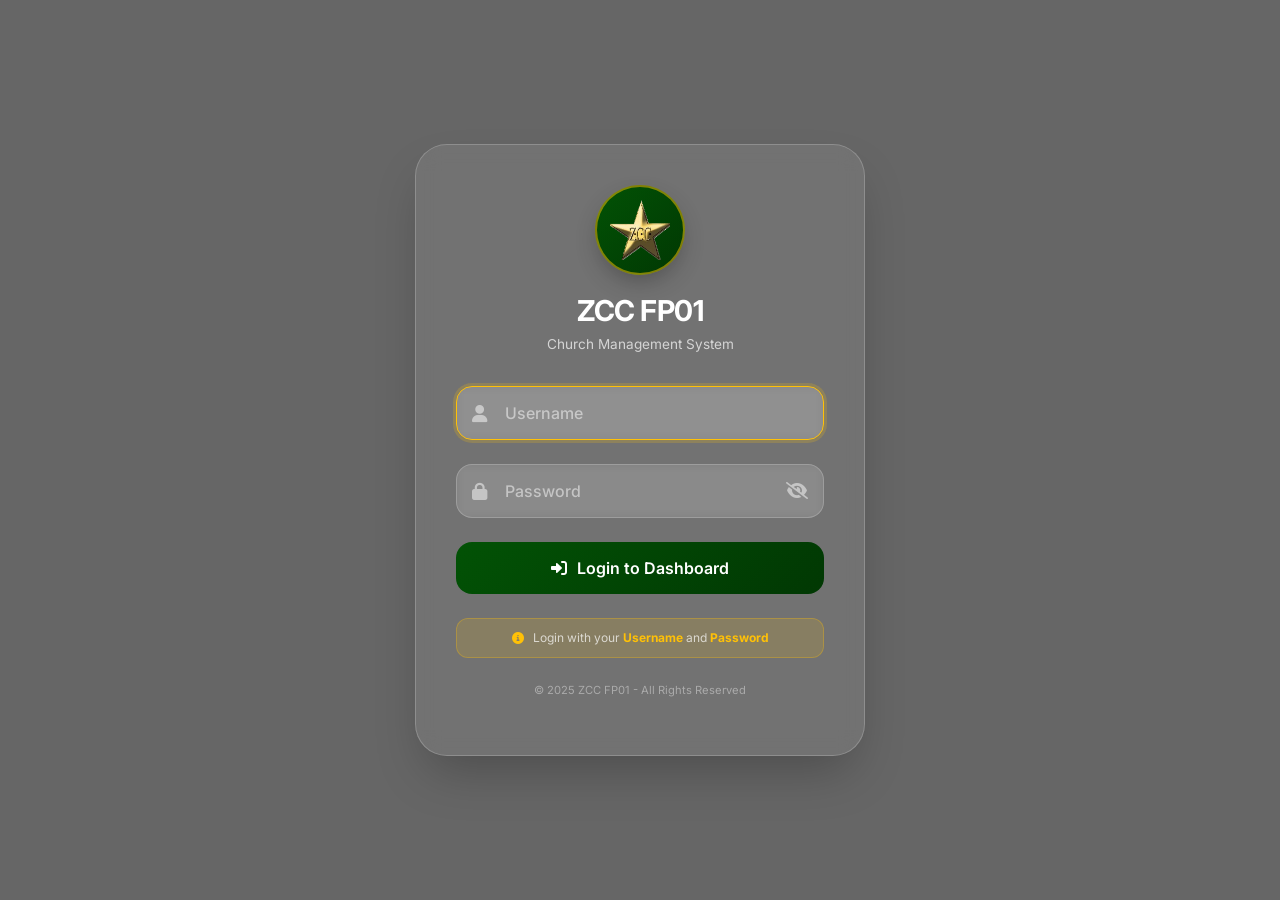
==== commit 09653019: "Update: Fixed events page and check-in functionality - Added event creation - Fixed member search - " ====
--- a/index.html
+++ b/index.html
@@ -21,6 +21,7 @@
             <!-- Logo Section -->
             <div class="logo-section">
                 <div class="church-icon">
+                    <!-- CHANGED: Using the same emblem as index page -->
                     <img src="images/emblem.png" alt="Church Emblem" class="church-emblem">
                 </div>
                 <h1>ZCC FP01</h1>
@@ -67,7 +68,9 @@
     </div>
 
     <!-- Scripts - ORDER MATTERS! -->
-    <script src="js/api-client.js"></script>
-    <script src="js/login-page.js"></script>
+    <script src="https://cdn.jsdelivr.net/npm/bootstrap@5.3.0-alpha1/dist/js/bootstrap.bundle.min.js"></script>
+<script src="config.js"></script>
+<script src="js/api-client.js"></script>
+<script src="js/login-page.js"></script>
 </body>
 </html>
--- a/css/login-page.css
+++ b/css/login-page.css
@@ -8,12 +8,13 @@
 body {
     font-family: 'Inter', sans-serif;
     min-height: 100vh;
-    background: url('../images/background.png') no-repeat center center fixed;
+    /* CHANGED: Fixed path to background image in images folder */
+    background: url('../images/kganya.png') no-repeat center center fixed;
     background-size: cover;
     position: relative;
 }
 
-/* Dark overlay for better readability */
+/* Dark overlay for better readability - KEPT */
 body::before {
     content: '';
     position: fixed;
@@ -36,7 +37,7 @@
     padding: 1.5rem;
 }
 
-/* Glassmorphism Card */
+/* Glassmorphism Card - ENHANCED */
 .glass-card {
     background: rgba(255, 255, 255, 0.08);
     backdrop-filter: blur(12px);
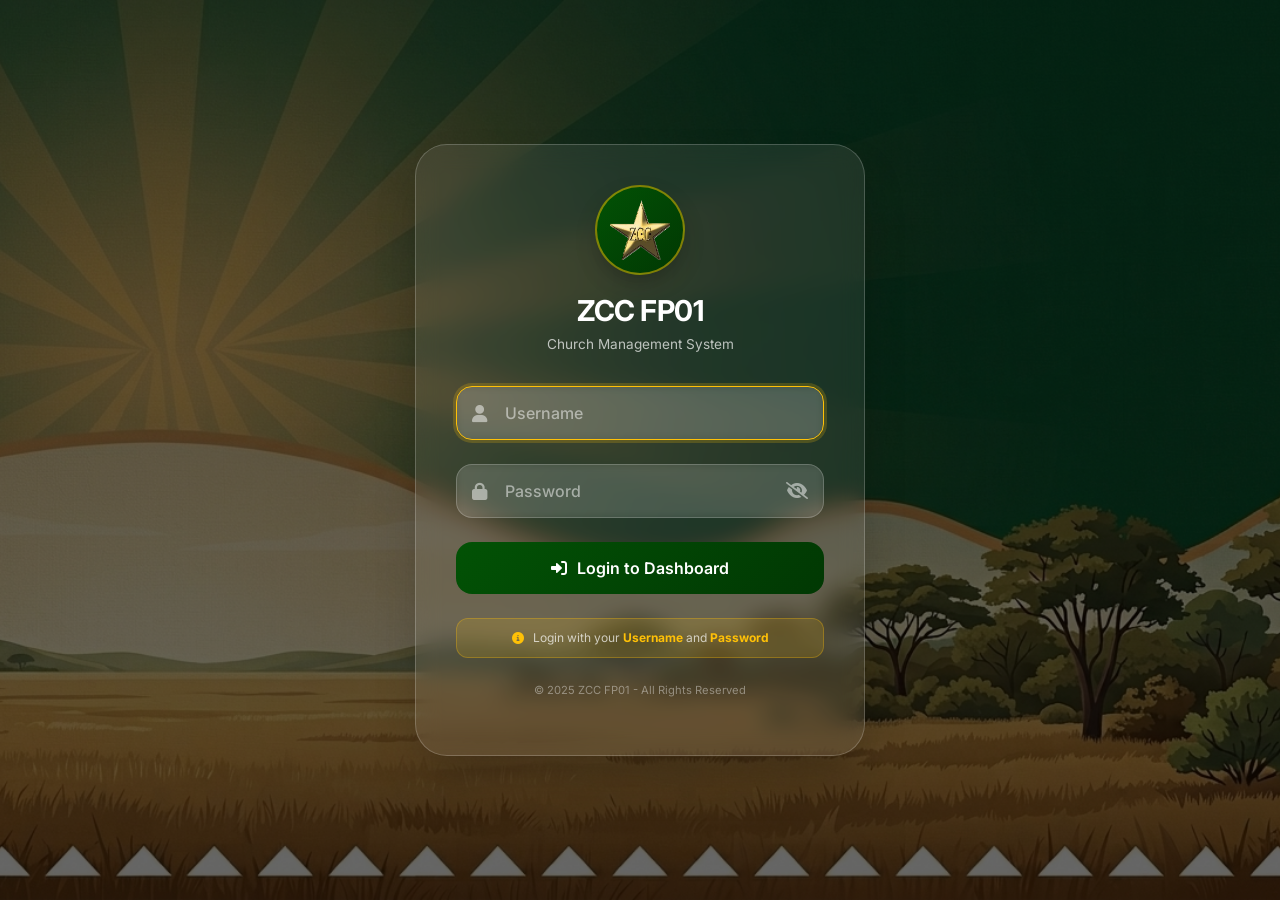
==== commit 0c2bb478: "Add files via upload" ====
--- a/index.html
+++ b/index.html
@@ -69,7 +69,7 @@
 
     <!-- Scripts - ORDER MATTERS! -->
     <script src="https://cdn.jsdelivr.net/npm/bootstrap@5.3.0-alpha1/dist/js/bootstrap.bundle.min.js"></script>
-<script src="config.js"></script>
+<script src="config.public.js"></script>
 <script src="js/api-client.js"></script>
 <script src="js/login-page.js"></script>
 </body>
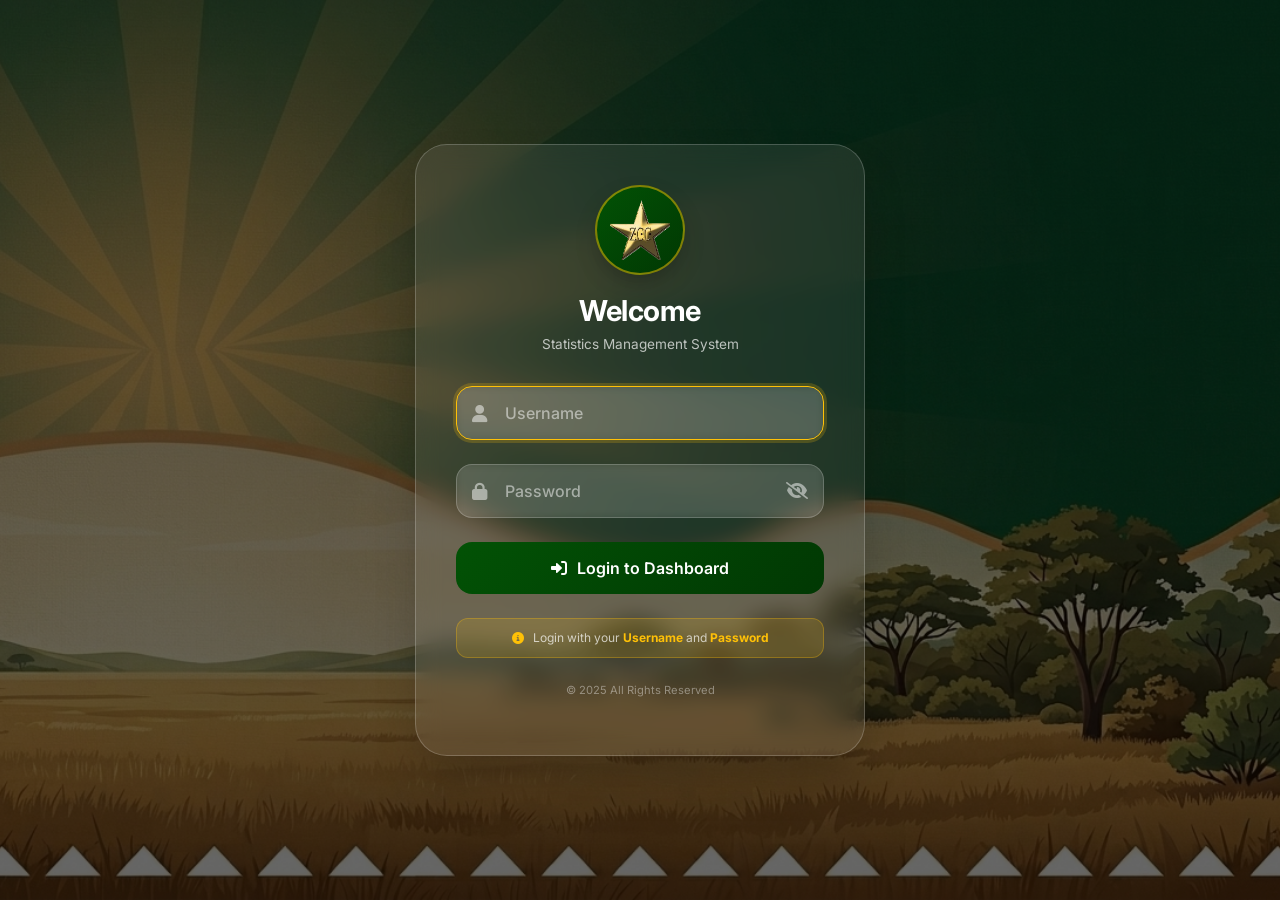
==== commit 51983177: "Add files via upload" ====
--- a/index.html
+++ b/index.html
@@ -3,7 +3,7 @@
 <head>
     <meta charset="UTF-8">
     <meta name="viewport" content="width=device-width, initial-scale=1.0, user-scalable=yes">
-    <title>ZCC FP01 Church | Admin Login</title>
+    <title> Admin Login</title>
     
     <!-- Bootstrap 5 CSS -->
     <link href="https://cdn.jsdelivr.net/npm/bootstrap@5.3.0-alpha1/dist/css/bootstrap.min.css" rel="stylesheet">
@@ -24,8 +24,8 @@
                     <!-- CHANGED: Using the same emblem as index page -->
                     <img src="images/emblem.png" alt="Church Emblem" class="church-emblem">
                 </div>
-                <h1>ZCC FP01</h1>
-                <p>Church Management System</p>
+                <h1>Welcome</h1>
+                <p>Statistics Management System</p>
             </div>
 
             <!-- Message Alert -->
@@ -62,7 +62,7 @@
             </div>
 
             <div class="login-footer">
-                <p>&copy; 2025 ZCC FP01 - All Rights Reserved</p>
+                <p>&copy; 2025 All Rights Reserved</p>
             </div>
         </div>
     </div>
